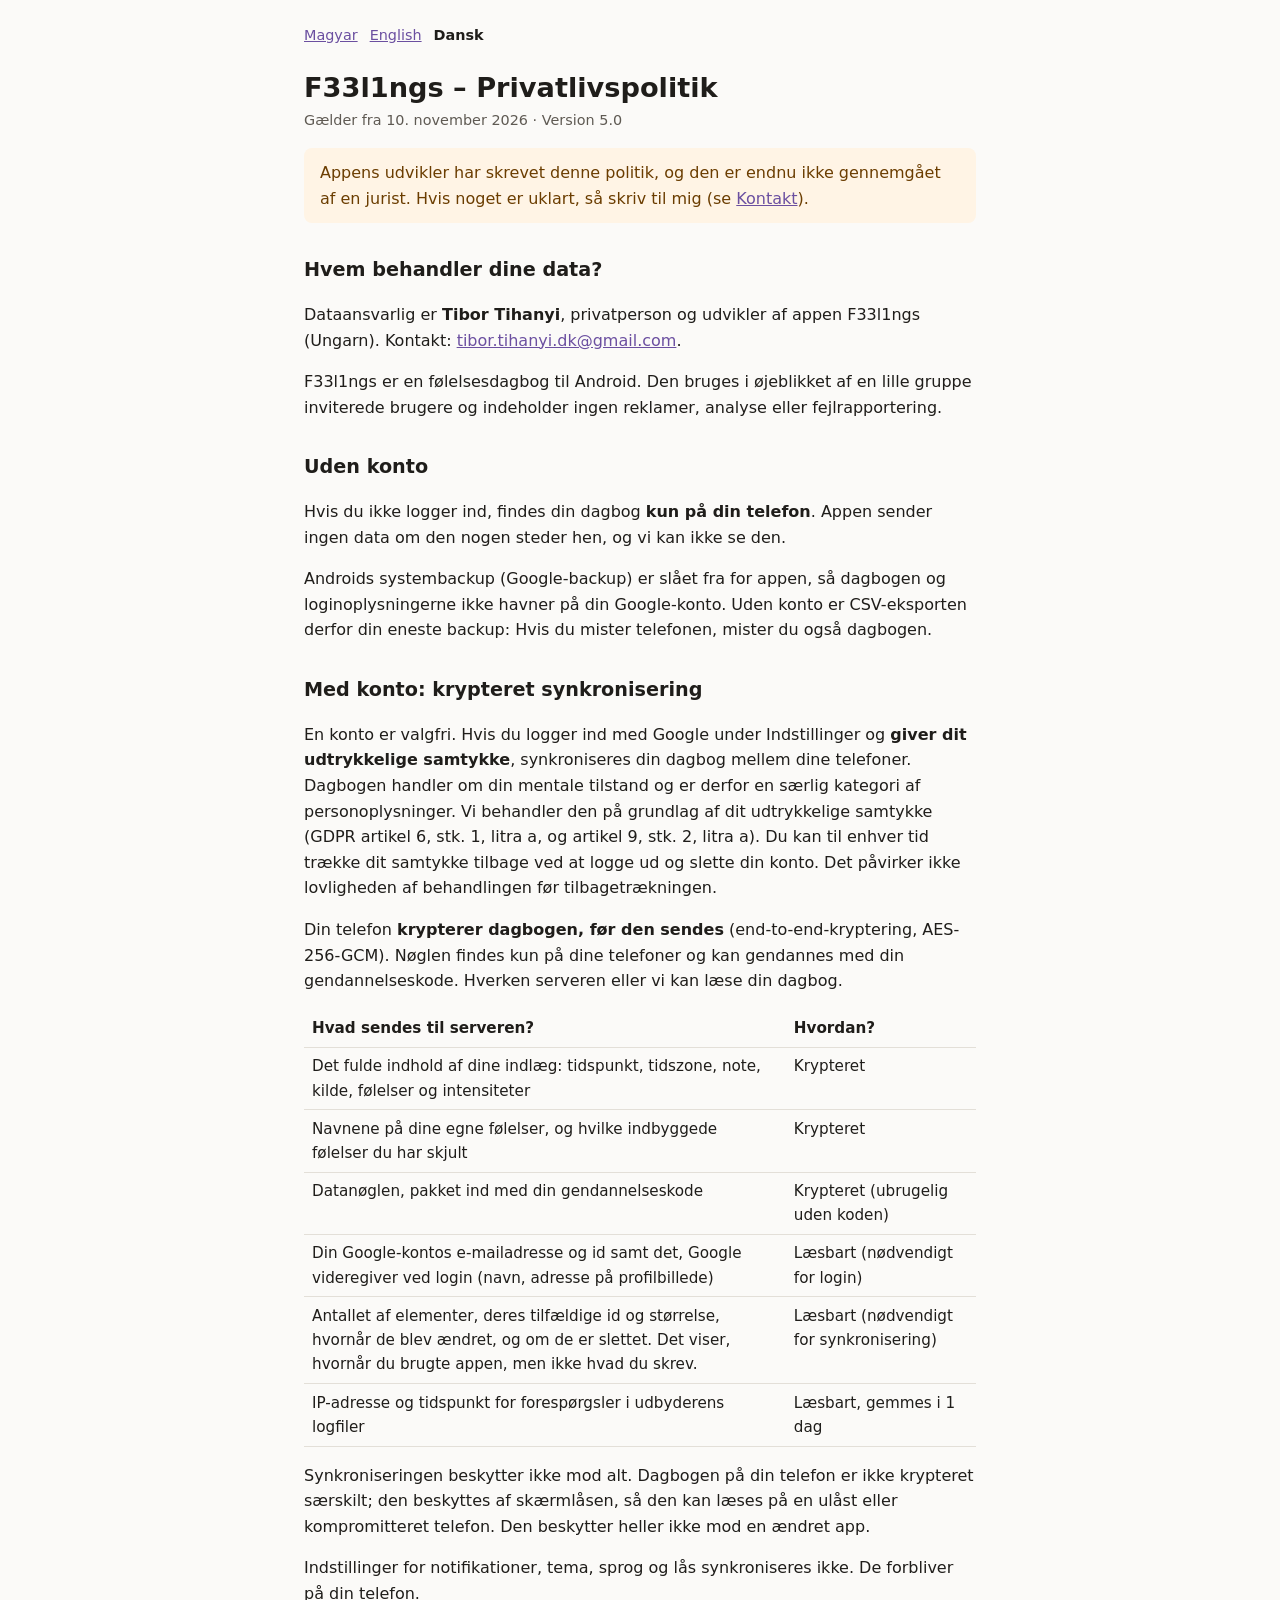
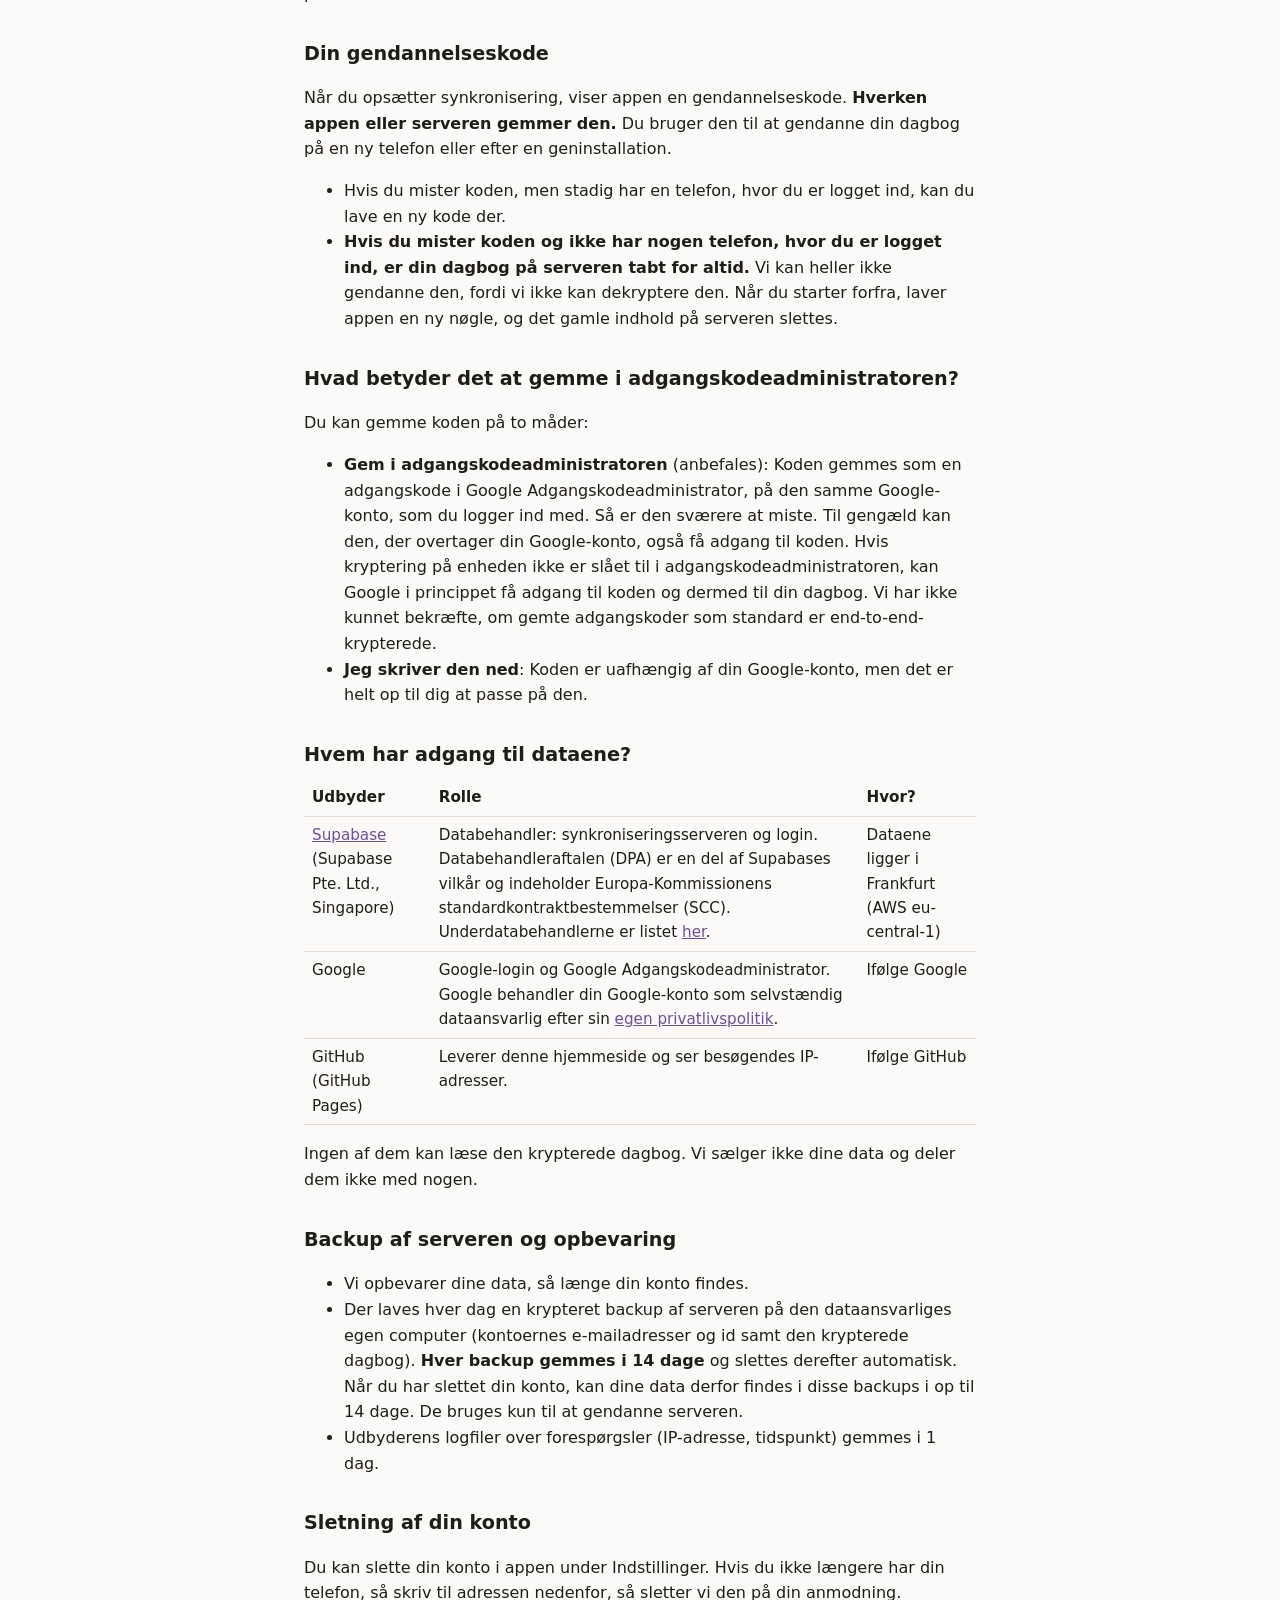
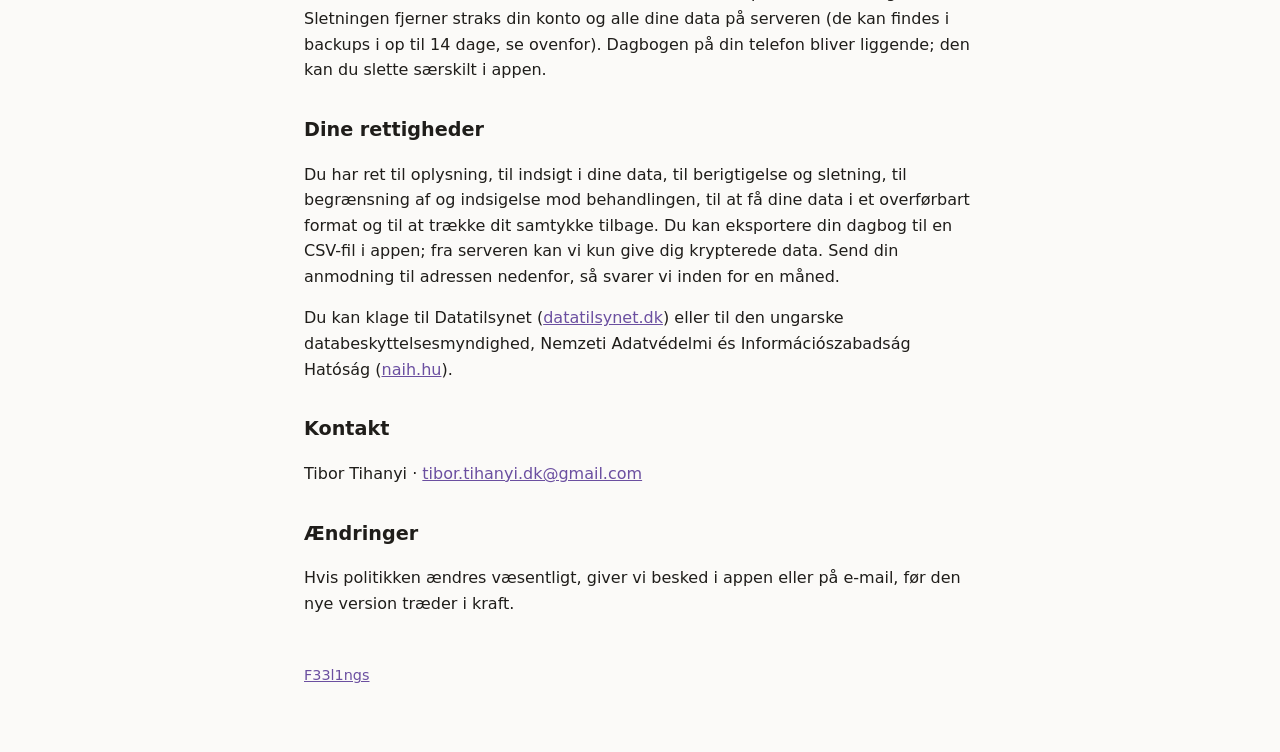
==== da/index.html @ 78ca20f5 "Deploy from Feelings df27d08" ====
<!doctype html>
<html lang="da">
<head>
<meta charset="utf-8">
<meta name="viewport" content="width=device-width, initial-scale=1">
<meta http-equiv="Content-Security-Policy" content="default-src 'none'; style-src 'self'; img-src 'self'; base-uri 'none'; form-action 'none'">
<meta name="referrer" content="no-referrer">
<title>F33l1ngs – Privatlivspolitik</title>
<link rel="stylesheet" href="../style.css">
</head>
<body>
<main>
<nav class="lang"><a href="../hu/" hreflang="hu" lang="hu">Magyar</a><a href="../en/" hreflang="en" lang="en">English</a><span>Dansk</span></nav>

<h1>F33l1ngs – Privatlivspolitik</h1>
<p class="meta">Gælder fra 10. november 2026 · Version 5.0</p>

<p class="note">Appens udvikler har skrevet denne politik, og den er endnu ikke gennemgået af en jurist. Hvis noget er uklart, så skriv til mig (se <a href="#kontakt">Kontakt</a>).</p>

<h2 id="dataansvarlig">Hvem behandler dine data?</h2>
<p>Dataansvarlig er <strong>Tibor Tihanyi</strong>, privatperson og udvikler af appen F33l1ngs (Ungarn). Kontakt: <a href="mailto:tibor.tihanyi.dk@gmail.com">tibor.tihanyi.dk@gmail.com</a>.</p>
<p>F33l1ngs er en følelsesdagbog til Android. Den bruges i øjeblikket af en lille gruppe inviterede brugere og indeholder ingen reklamer, analyse eller fejlrapportering.</p>

<h2 id="uden-konto">Uden konto</h2>
<p>Hvis du ikke logger ind, findes din dagbog <strong>kun på din telefon</strong>. Appen sender ingen data om den nogen steder hen, og vi kan ikke se den.</p>
<p>Androids systembackup (Google-backup) er slået fra for appen, så dagbogen og loginoplysningerne ikke havner på din Google-konto. Uden konto er CSV-eksporten derfor din eneste backup: Hvis du mister telefonen, mister du også dagbogen.</p>

<h2 id="synkronisering">Med konto: krypteret synkronisering</h2>
<p>En konto er valgfri. Hvis du logger ind med Google under Indstillinger og <strong>giver dit udtrykkelige samtykke</strong>, synkroniseres din dagbog mellem dine telefoner. Dagbogen handler om din mentale tilstand og er derfor en særlig kategori af personoplysninger. Vi behandler den på grundlag af dit udtrykkelige samtykke (GDPR artikel 6, stk. 1, litra a, og artikel 9, stk. 2, litra a). Du kan til enhver tid trække dit samtykke tilbage ved at logge ud og slette din konto. Det påvirker ikke lovligheden af behandlingen før tilbagetrækningen.</p>
<p>Din telefon <strong>krypterer dagbogen, før den sendes</strong> (end-to-end-kryptering, AES-256-GCM). Nøglen findes kun på dine telefoner og kan gendannes med din gendannelseskode. Hverken serveren eller vi kan læse din dagbog.</p>

<table>
<thead><tr><th>Hvad sendes til serveren?</th><th>Hvordan?</th></tr></thead>
<tbody>
<tr><td>Det fulde indhold af dine indlæg: tidspunkt, tidszone, note, kilde, følelser og intensiteter</td><td>Krypteret</td></tr>
<tr><td>Navnene på dine egne følelser, og hvilke indbyggede følelser du har skjult</td><td>Krypteret</td></tr>
<tr><td>Datanøglen, pakket ind med din gendannelseskode</td><td>Krypteret (ubrugelig uden koden)</td></tr>
<tr><td>Din Google-kontos e-mailadresse og id samt det, Google videregiver ved login (navn, adresse på profilbillede)</td><td>Læsbart (nødvendigt for login)</td></tr>
<tr><td>Antallet af elementer, deres tilfældige id og størrelse, hvornår de blev ændret, og om de er slettet. Det viser, hvornår du brugte appen, men ikke hvad du skrev.</td><td>Læsbart (nødvendigt for synkronisering)</td></tr>
<tr><td>IP-adresse og tidspunkt for forespørgsler i udbyderens logfiler</td><td>Læsbart, gemmes i 1 dag</td></tr>
</tbody>
</table>

<p>Synkroniseringen beskytter ikke mod alt. Dagbogen på din telefon er ikke krypteret særskilt; den beskyttes af skærmlåsen, så den kan læses på en ulåst eller kompromitteret telefon. Den beskytter heller ikke mod en ændret app.</p>
<p>Indstillinger for notifikationer, tema, sprog og lås synkroniseres ikke. De forbliver på din telefon.</p>

<h2 id="kode">Din gendannelseskode</h2>
<p>Når du opsætter synkronisering, viser appen en gendannelseskode. <strong>Hverken appen eller serveren gemmer den.</strong> Du bruger den til at gendanne din dagbog på en ny telefon eller efter en geninstallation.</p>
<ul>
<li>Hvis du mister koden, men stadig har en telefon, hvor du er logget ind, kan du lave en ny kode der.</li>
<li><strong>Hvis du mister koden og ikke har nogen telefon, hvor du er logget ind, er din dagbog på serveren tabt for altid.</strong> Vi kan heller ikke gendanne den, fordi vi ikke kan dekryptere den. Når du starter forfra, laver appen en ny nøgle, og det gamle indhold på serveren slettes.</li>
</ul>

<h2 id="adgangskodeadministrator">Hvad betyder det at gemme i adgangskodeadministratoren?</h2>
<p>Du kan gemme koden på to måder:</p>
<ul>
<li><strong>Gem i adgangskodeadministratoren</strong> (anbefales): Koden gemmes som en adgangskode i Google Adgangskodeadministrator, på den samme Google-konto, som du logger ind med. Så er den sværere at miste. Til gengæld kan den, der overtager din Google-konto, også få adgang til koden. Hvis kryptering på enheden ikke er slået til i adgangskodeadministratoren, kan Google i princippet få adgang til koden og dermed til din dagbog. Vi har ikke kunnet bekræfte, om gemte adgangskoder som standard er end-to-end-krypterede.</li>
<li><strong>Jeg skriver den ned</strong>: Koden er uafhængig af din Google-konto, men det er helt op til dig at passe på den.</li>
</ul>

<h2 id="databehandlere">Hvem har adgang til dataene?</h2>
<table>
<thead><tr><th>Udbyder</th><th>Rolle</th><th>Hvor?</th></tr></thead>
<tbody>
<tr><td><a href="https://supabase.com/legal/dpa">Supabase</a> (Supabase Pte. Ltd., Singapore)</td><td>Databehandler: synkroniseringsserveren og login. Databehandleraftalen (DPA) er en del af Supabases vilkår og indeholder Europa-Kommissionens standardkontraktbestemmelser (SCC). Underdatabehandlerne er listet <a href="https://supabase.com/legal/customer-resources/subprocessor-list">her</a>.</td><td>Dataene ligger i Frankfurt (AWS eu-central-1)</td></tr>
<tr><td>Google</td><td>Google-login og Google Adgangskodeadministrator. Google behandler din Google-konto som selvstændig dataansvarlig efter sin <a href="https://policies.google.com/privacy">egen privatlivspolitik</a>.</td><td>Ifølge Google</td></tr>
<tr><td>GitHub (GitHub Pages)</td><td>Leverer denne hjemmeside og ser besøgendes IP-adresser.</td><td>Ifølge GitHub</td></tr>
</tbody>
</table>
<p>Ingen af dem kan læse den krypterede dagbog. Vi sælger ikke dine data og deler dem ikke med nogen.</p>

<h2 id="backup">Backup af serveren og opbevaring</h2>
<ul>
<li>Vi opbevarer dine data, så længe din konto findes.</li>
<li>Der laves hver dag en krypteret backup af serveren på den dataansvarliges egen computer (kontoernes e-mailadresser og id samt den krypterede dagbog). <strong>Hver backup gemmes i 14 dage</strong> og slettes derefter automatisk. Når du har slettet din konto, kan dine data derfor findes i disse backups i op til 14 dage. De bruges kun til at gendanne serveren.</li>
<li>Udbyderens logfiler over forespørgsler (IP-adresse, tidspunkt) gemmes i 1 dag.</li>
</ul>

<h2 id="sletning">Sletning af din konto</h2>
<p>Du kan slette din konto i appen under Indstillinger. Hvis du ikke længere har din telefon, så skriv til adressen nedenfor, så sletter vi den på din anmodning. Sletningen fjerner straks din konto og alle dine data på serveren (de kan findes i backups i op til 14 dage, se ovenfor). Dagbogen på din telefon bliver liggende; den kan du slette særskilt i appen.</p>

<h2 id="rettigheder">Dine rettigheder</h2>
<p>Du har ret til oplysning, til indsigt i dine data, til berigtigelse og sletning, til begrænsning af og indsigelse mod behandlingen, til at få dine data i et overførbart format og til at trække dit samtykke tilbage. Du kan eksportere din dagbog til en CSV-fil i appen; fra serveren kan vi kun give dig krypterede data. Send din anmodning til adressen nedenfor, så svarer vi inden for en måned.</p>
<p>Du kan klage til Datatilsynet (<a href="https://www.datatilsynet.dk">datatilsynet.dk</a>) eller til den ungarske databeskyttelsesmyndighed, Nemzeti Adatvédelmi és Információszabadság Hatóság (<a href="https://naih.hu">naih.hu</a>).</p>

<h2 id="kontakt">Kontakt</h2>
<p>Tibor Tihanyi · <a href="mailto:tibor.tihanyi.dk@gmail.com">tibor.tihanyi.dk@gmail.com</a></p>

<h2 id="aendringer">Ændringer</h2>
<p>Hvis politikken ændres væsentligt, giver vi besked i appen eller på e-mail, før den nye version træder i kraft.</p>

<footer><a href="../">F33l1ngs</a></footer>
</main>
</body>
</html>
---- style.css ----
:root {
  --bg: #fbfaf8;
  --fg: #1f1d1a;
  --muted: #5f5a53;
  --accent: #6b4fa0;
  --border: #e3dfd8;
  --warn-bg: #fff4e5;
  --warn-fg: #6b3d00;
  --danger: #b3261e;
  --ok: #1e6b3a;
}

@media (prefers-color-scheme: dark) {
  :root {
    --bg: #161514;
    --fg: #ece9e4;
    --muted: #a8a29a;
    --accent: #b9a2e6;
    --border: #34312d;
    --warn-bg: #3a2a12;
    --warn-fg: #f5d3a1;
    --danger: #f2b8b5;
    --ok: #8fd6a6;
  }
}

* { box-sizing: border-box; }

body {
  margin: 0;
  background: var(--bg);
  color: var(--fg);
  font: 16px/1.6 system-ui, -apple-system, "Segoe UI", Roboto, sans-serif;
}

main {
  max-width: 44rem;
  margin: 0 auto;
  padding: 1.5rem 1rem 4rem;
}

nav.lang { font-size: 0.9rem; color: var(--muted); margin-bottom: 1.5rem; }
nav.lang a, nav.lang span { margin-right: 0.75rem; }
nav.lang span { font-weight: 600; color: var(--fg); }

h1 { font-size: 1.7rem; line-height: 1.25; margin: 0 0 0.25rem; }
h2 { font-size: 1.2rem; margin: 2rem 0 0.5rem; }
.meta { color: var(--muted); font-size: 0.9rem; margin-top: 0; }

a { color: var(--accent); }

.note {
  background: var(--warn-bg);
  color: var(--warn-fg);
  border-radius: 8px;
  padding: 0.75rem 1rem;
  margin: 1rem 0;
}

table { border-collapse: collapse; width: 100%; font-size: 0.95rem; }
th, td { text-align: left; vertical-align: top; padding: 0.4rem 0.5rem; border-bottom: 1px solid var(--border); }

button {
  font: inherit;
  padding: 0.6rem 1.1rem;
  border-radius: 8px;
  border: 1px solid var(--border);
  background: transparent;
  color: var(--fg);
  cursor: pointer;
}
button.danger { background: var(--danger); border-color: var(--danger); color: var(--bg); }
button:disabled { opacity: 0.5; cursor: not-allowed; }

input[type="text"] {
  font: inherit;
  padding: 0.5rem;
  border-radius: 6px;
  border: 1px solid var(--border);
  background: var(--bg);
  color: var(--fg);
  width: 100%;
  max-width: 20rem;
}

.step { margin: 1.25rem 0; }
.hidden { display: none; }
.error { color: var(--danger); }
.success { color: var(--ok); font-weight: 600; }
footer { margin-top: 3rem; color: var(--muted); font-size: 0.9rem; }
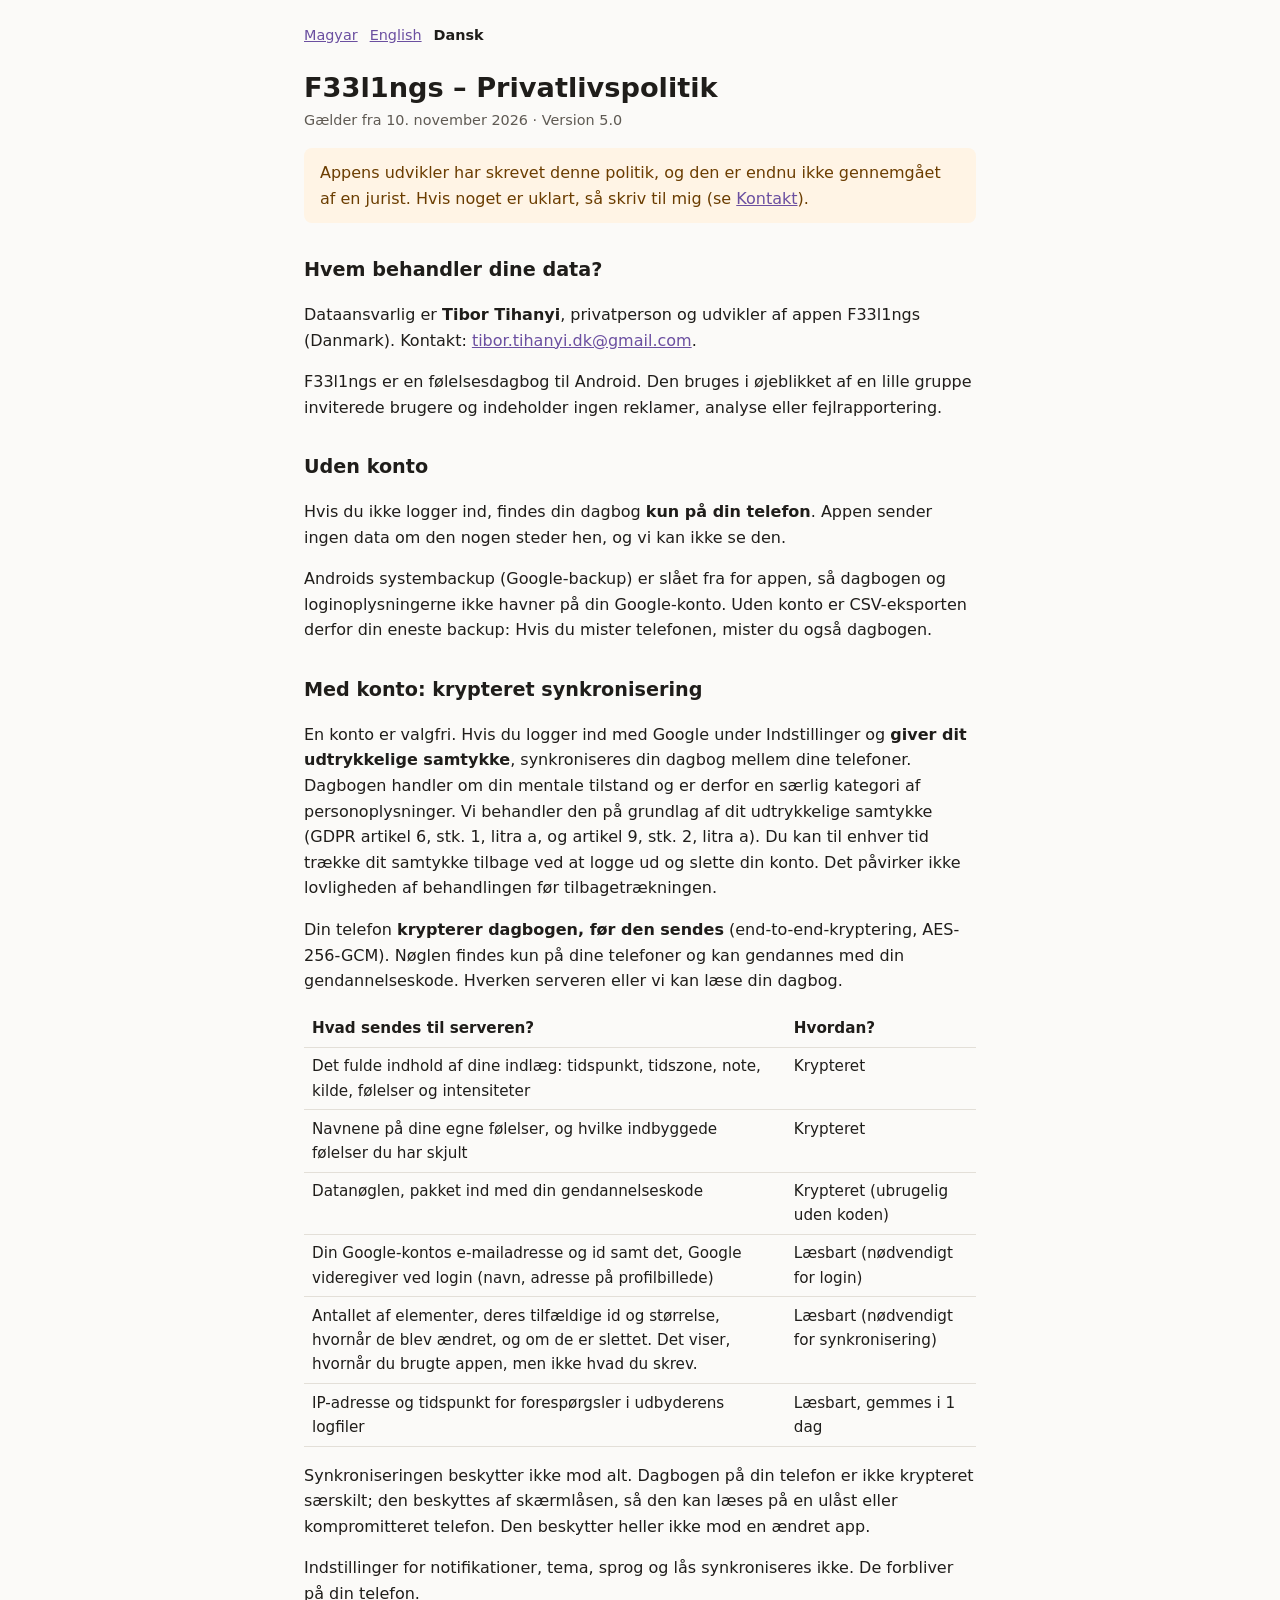
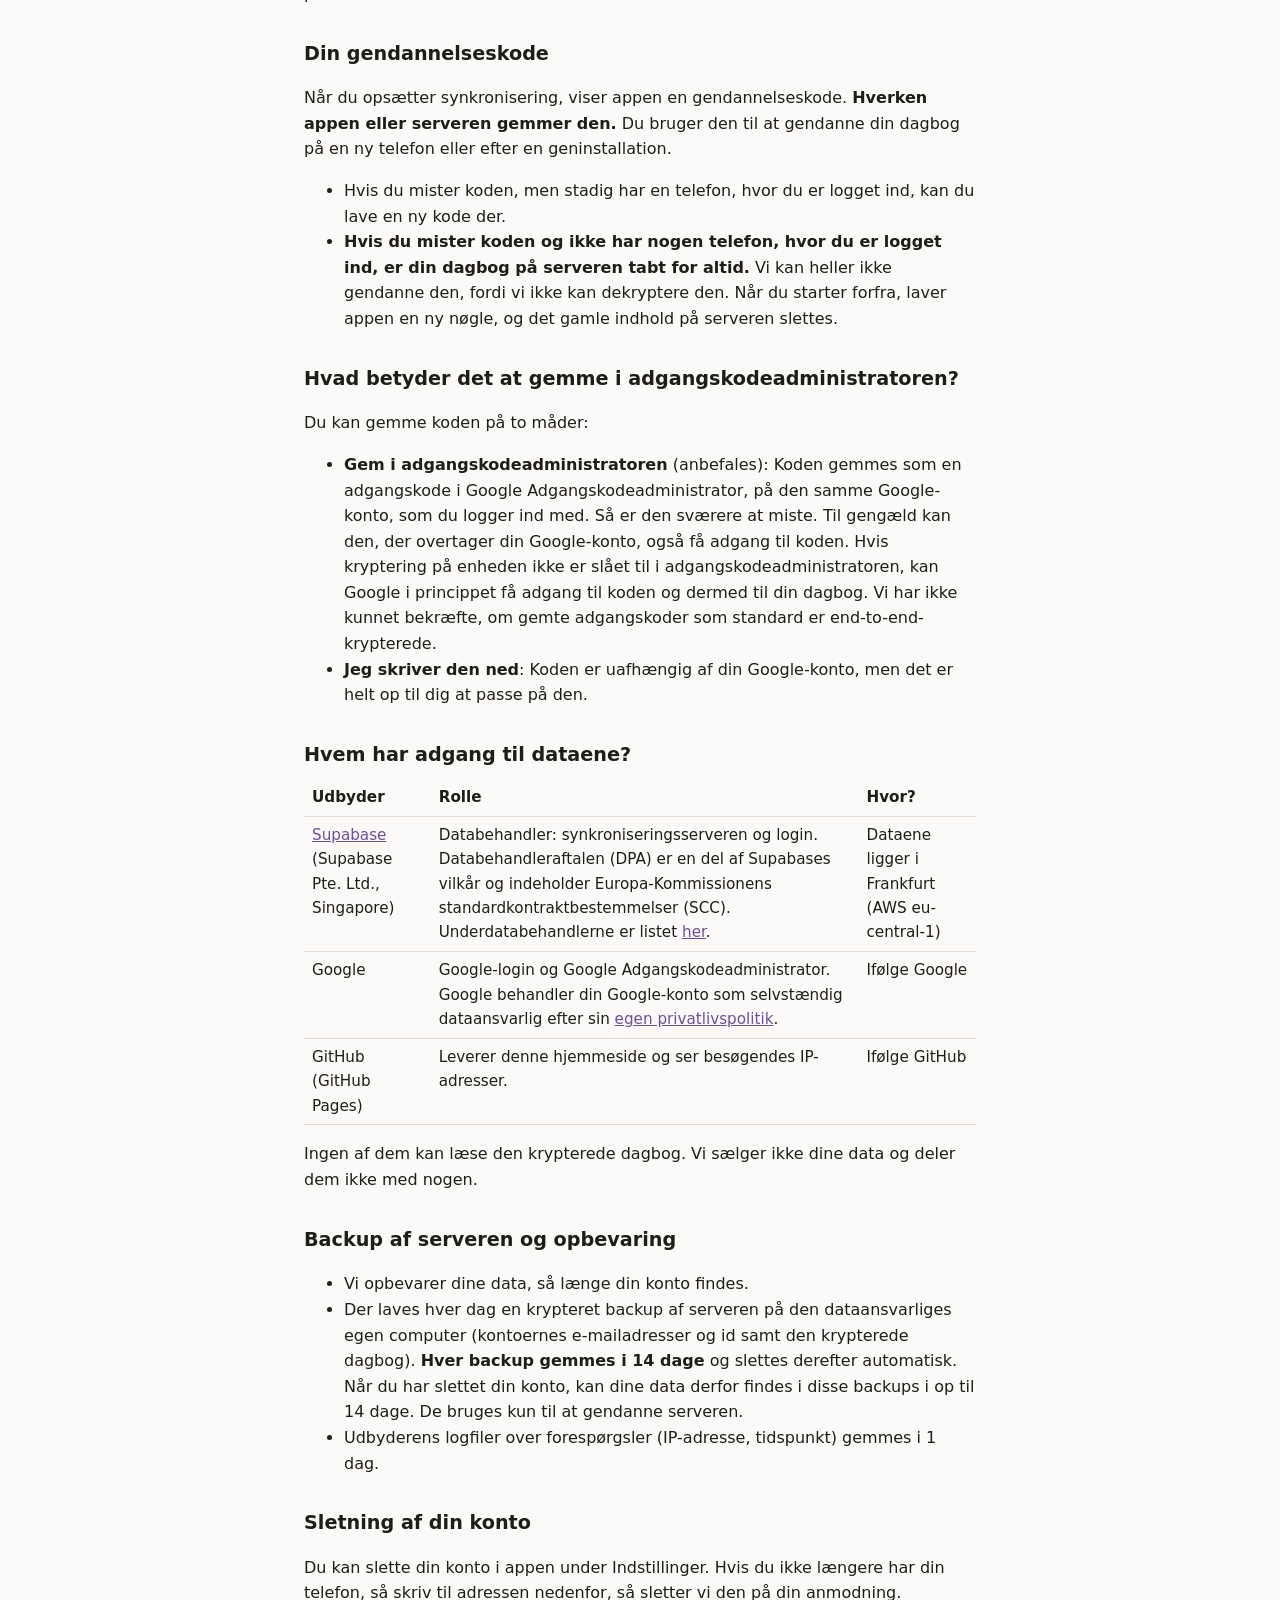
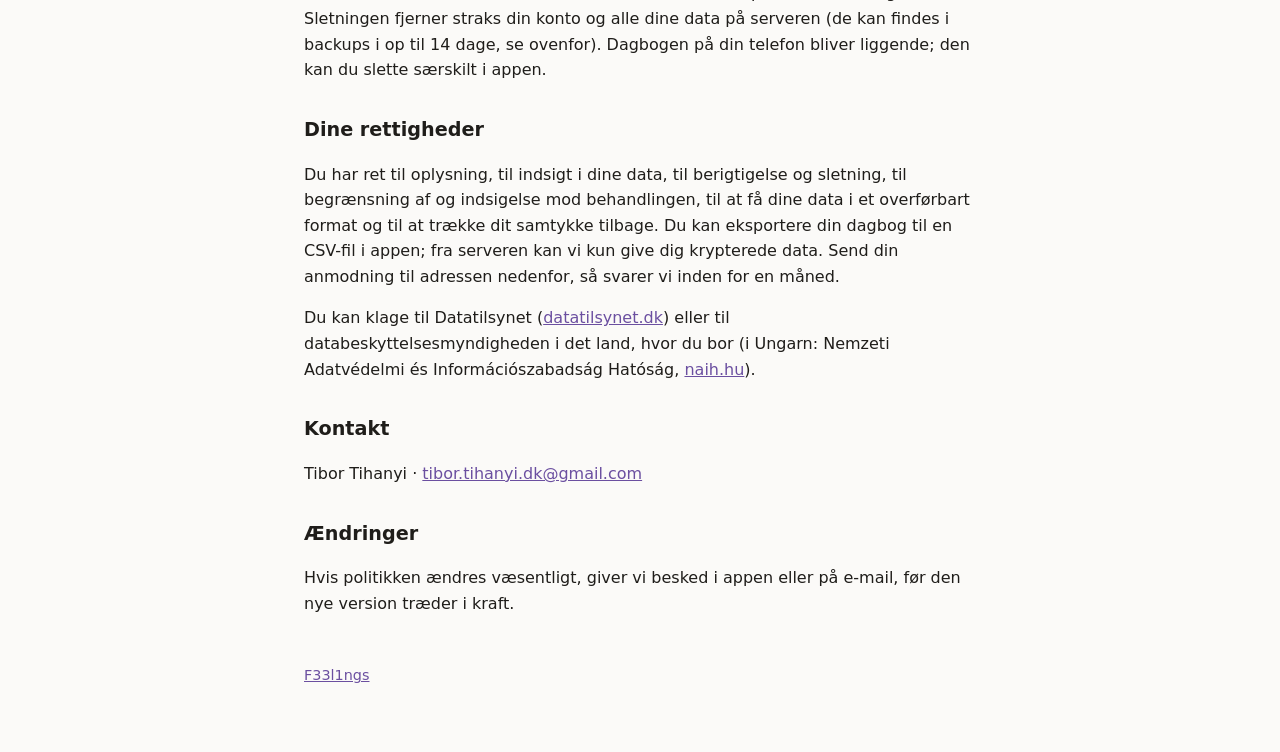
==== commit 2f25a149: "Deploy from Feelings d9cee8f" ====
--- a/da/index.html
+++ b/da/index.html
@@ -18,7 +18,7 @@
 <p class="note">Appens udvikler har skrevet denne politik, og den er endnu ikke gennemgået af en jurist. Hvis noget er uklart, så skriv til mig (se <a href="#kontakt">Kontakt</a>).</p>
 
 <h2 id="dataansvarlig">Hvem behandler dine data?</h2>
-<p>Dataansvarlig er <strong>Tibor Tihanyi</strong>, privatperson og udvikler af appen F33l1ngs (Ungarn). Kontakt: <a href="mailto:tibor.tihanyi.dk@gmail.com">tibor.tihanyi.dk@gmail.com</a>.</p>
+<p>Dataansvarlig er <strong>Tibor Tihanyi</strong>, privatperson og udvikler af appen F33l1ngs (Danmark). Kontakt: <a href="mailto:tibor.tihanyi.dk@gmail.com">tibor.tihanyi.dk@gmail.com</a>.</p>
 <p>F33l1ngs er en følelsesdagbog til Android. Den bruges i øjeblikket af en lille gruppe inviterede brugere og indeholder ingen reklamer, analyse eller fejlrapportering.</p>
 
 <h2 id="uden-konto">Uden konto</h2>
@@ -81,7 +81,7 @@
 
 <h2 id="rettigheder">Dine rettigheder</h2>
 <p>Du har ret til oplysning, til indsigt i dine data, til berigtigelse og sletning, til begrænsning af og indsigelse mod behandlingen, til at få dine data i et overførbart format og til at trække dit samtykke tilbage. Du kan eksportere din dagbog til en CSV-fil i appen; fra serveren kan vi kun give dig krypterede data. Send din anmodning til adressen nedenfor, så svarer vi inden for en måned.</p>
-<p>Du kan klage til Datatilsynet (<a href="https://www.datatilsynet.dk">datatilsynet.dk</a>) eller til den ungarske databeskyttelsesmyndighed, Nemzeti Adatvédelmi és Információszabadság Hatóság (<a href="https://naih.hu">naih.hu</a>).</p>
+<p>Du kan klage til Datatilsynet (<a href="https://www.datatilsynet.dk">datatilsynet.dk</a>) eller til databeskyttelsesmyndigheden i det land, hvor du bor (i Ungarn: Nemzeti Adatvédelmi és Információszabadság Hatóság, <a href="https://naih.hu">naih.hu</a>).</p>
 
 <h2 id="kontakt">Kontakt</h2>
 <p>Tibor Tihanyi · <a href="mailto:tibor.tihanyi.dk@gmail.com">tibor.tihanyi.dk@gmail.com</a></p>
--- a/style.css
+++ b/style.css
@@ -1,90 +1,90 @@
-:root {
-  --bg: #fbfaf8;
-  --fg: #1f1d1a;
-  --muted: #5f5a53;
-  --accent: #6b4fa0;
-  --border: #e3dfd8;
-  --warn-bg: #fff4e5;
-  --warn-fg: #6b3d00;
-  --danger: #b3261e;
-  --ok: #1e6b3a;
-}
-
-@media (prefers-color-scheme: dark) {
-  :root {
-    --bg: #161514;
-    --fg: #ece9e4;
-    --muted: #a8a29a;
-    --accent: #b9a2e6;
-    --border: #34312d;
-    --warn-bg: #3a2a12;
-    --warn-fg: #f5d3a1;
-    --danger: #f2b8b5;
-    --ok: #8fd6a6;
-  }
-}
-
-* { box-sizing: border-box; }
-
-body {
-  margin: 0;
-  background: var(--bg);
-  color: var(--fg);
-  font: 16px/1.6 system-ui, -apple-system, "Segoe UI", Roboto, sans-serif;
-}
-
-main {
-  max-width: 44rem;
-  margin: 0 auto;
-  padding: 1.5rem 1rem 4rem;
-}
-
-nav.lang { font-size: 0.9rem; color: var(--muted); margin-bottom: 1.5rem; }
-nav.lang a, nav.lang span { margin-right: 0.75rem; }
-nav.lang span { font-weight: 600; color: var(--fg); }
-
-h1 { font-size: 1.7rem; line-height: 1.25; margin: 0 0 0.25rem; }
-h2 { font-size: 1.2rem; margin: 2rem 0 0.5rem; }
-.meta { color: var(--muted); font-size: 0.9rem; margin-top: 0; }
-
-a { color: var(--accent); }
-
-.note {
-  background: var(--warn-bg);
-  color: var(--warn-fg);
-  border-radius: 8px;
-  padding: 0.75rem 1rem;
-  margin: 1rem 0;
-}
-
-table { border-collapse: collapse; width: 100%; font-size: 0.95rem; }
-th, td { text-align: left; vertical-align: top; padding: 0.4rem 0.5rem; border-bottom: 1px solid var(--border); }
-
-button {
-  font: inherit;
-  padding: 0.6rem 1.1rem;
-  border-radius: 8px;
-  border: 1px solid var(--border);
-  background: transparent;
-  color: var(--fg);
-  cursor: pointer;
-}
-button.danger { background: var(--danger); border-color: var(--danger); color: var(--bg); }
-button:disabled { opacity: 0.5; cursor: not-allowed; }
-
-input[type="text"] {
-  font: inherit;
-  padding: 0.5rem;
-  border-radius: 6px;
-  border: 1px solid var(--border);
-  background: var(--bg);
-  color: var(--fg);
-  width: 100%;
-  max-width: 20rem;
-}
-
-.step { margin: 1.25rem 0; }
-.hidden { display: none; }
-.error { color: var(--danger); }
-.success { color: var(--ok); font-weight: 600; }
-footer { margin-top: 3rem; color: var(--muted); font-size: 0.9rem; }
+:root {
+  --bg: #fbfaf8;
+  --fg: #1f1d1a;
+  --muted: #5f5a53;
+  --accent: #6b4fa0;
+  --border: #e3dfd8;
+  --warn-bg: #fff4e5;
+  --warn-fg: #6b3d00;
+  --danger: #b3261e;
+  --ok: #1e6b3a;
+}
+
+@media (prefers-color-scheme: dark) {
+  :root {
+    --bg: #161514;
+    --fg: #ece9e4;
+    --muted: #a8a29a;
+    --accent: #b9a2e6;
+    --border: #34312d;
+    --warn-bg: #3a2a12;
+    --warn-fg: #f5d3a1;
+    --danger: #f2b8b5;
+    --ok: #8fd6a6;
+  }
+}
+
+* { box-sizing: border-box; }
+
+body {
+  margin: 0;
+  background: var(--bg);
+  color: var(--fg);
+  font: 16px/1.6 system-ui, -apple-system, "Segoe UI", Roboto, sans-serif;
+}
+
+main {
+  max-width: 44rem;
+  margin: 0 auto;
+  padding: 1.5rem 1rem 4rem;
+}
+
+nav.lang { font-size: 0.9rem; color: var(--muted); margin-bottom: 1.5rem; }
+nav.lang a, nav.lang span { margin-right: 0.75rem; }
+nav.lang span { font-weight: 600; color: var(--fg); }
+
+h1 { font-size: 1.7rem; line-height: 1.25; margin: 0 0 0.25rem; }
+h2 { font-size: 1.2rem; margin: 2rem 0 0.5rem; }
+.meta { color: var(--muted); font-size: 0.9rem; margin-top: 0; }
+
+a { color: var(--accent); }
+
+.note {
+  background: var(--warn-bg);
+  color: var(--warn-fg);
+  border-radius: 8px;
+  padding: 0.75rem 1rem;
+  margin: 1rem 0;
+}
+
+table { border-collapse: collapse; width: 100%; font-size: 0.95rem; }
+th, td { text-align: left; vertical-align: top; padding: 0.4rem 0.5rem; border-bottom: 1px solid var(--border); }
+
+button {
+  font: inherit;
+  padding: 0.6rem 1.1rem;
+  border-radius: 8px;
+  border: 1px solid var(--border);
+  background: transparent;
+  color: var(--fg);
+  cursor: pointer;
+}
+button.danger { background: var(--danger); border-color: var(--danger); color: var(--bg); }
+button:disabled { opacity: 0.5; cursor: not-allowed; }
+
+input[type="text"] {
+  font: inherit;
+  padding: 0.5rem;
+  border-radius: 6px;
+  border: 1px solid var(--border);
+  background: var(--bg);
+  color: var(--fg);
+  width: 100%;
+  max-width: 20rem;
+}
+
+.step { margin: 1.25rem 0; }
+.hidden { display: none; }
+.error { color: var(--danger); }
+.success { color: var(--ok); font-weight: 600; }
+footer { margin-top: 3rem; color: var(--muted); font-size: 0.9rem; }
